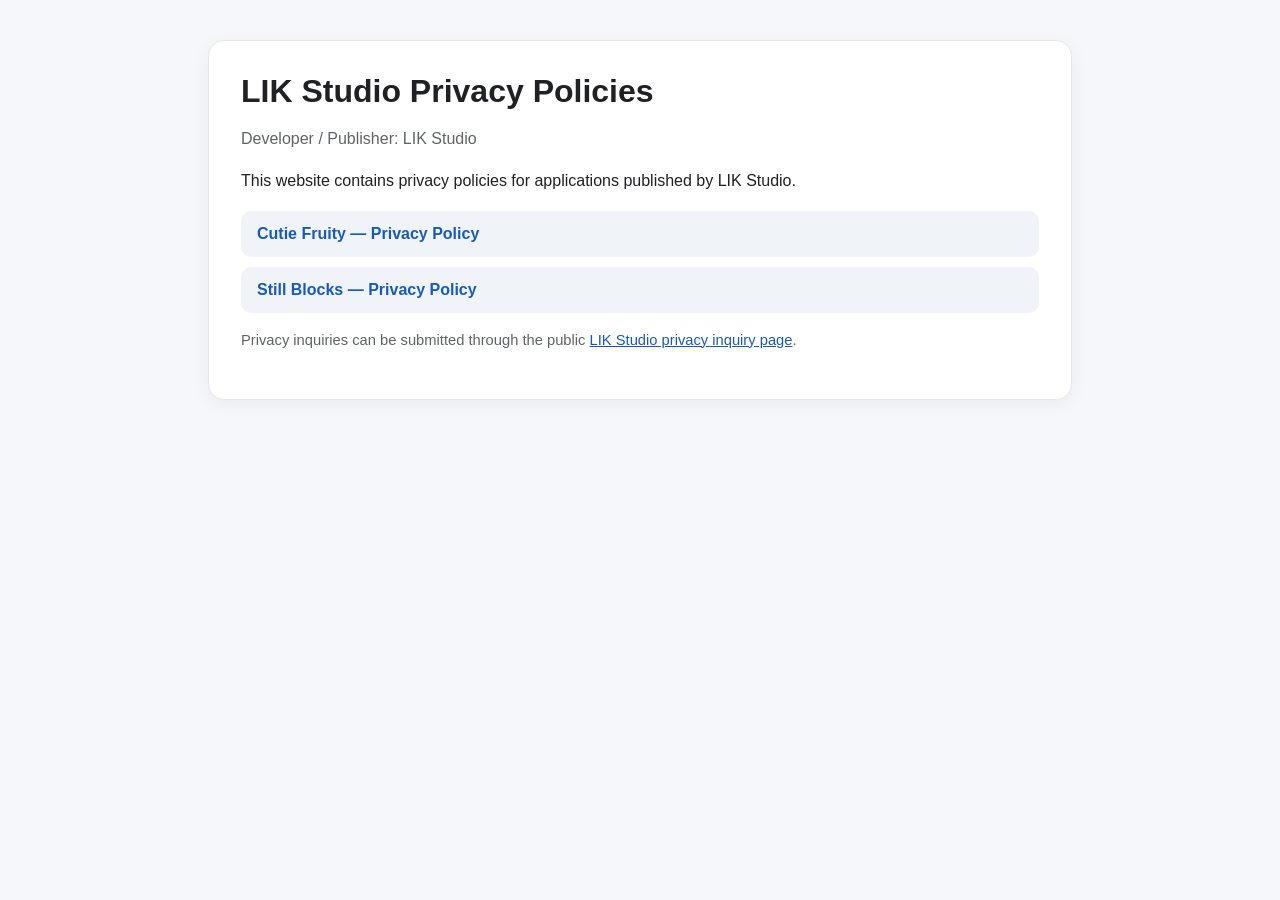
==== index.html @ db0dd4ec "Add LIK Studio privacy site home page" ====
<!doctype html><html lang="en"><head><meta charset="utf-8"><meta name="viewport" content="width=device-width,initial-scale=1"><title>LIK Studio Privacy Policies</title><link rel="stylesheet" href="styles.css"></head><body><main class="wrap"><section class="card"><h1>LIK Studio Privacy Policies</h1><p class="meta">Developer / Publisher: LIK Studio</p><p>This website contains privacy policies for applications published by LIK Studio.</p><div class="app-links"><a href="cutie-fruity/">Cutie Fruity — Privacy Policy</a><a href="still-blocks/">Still Blocks — Privacy Policy</a></div><p class="small">Privacy inquiries can be submitted through the public <a href="https://github.com/nchoi1980-web/lik-studio-privacy/issues/new">LIK Studio privacy inquiry page</a>.</p></section></main></body></html>
---- styles.css ----
:root{font-family:Arial,Helvetica,sans-serif;color:#202124;background:#f5f7fa}*{box-sizing:border-box}body{margin:0}.wrap{max-width:900px;margin:40px auto;padding:0 18px}.card{background:#fff;border:1px solid #e5e7eb;border-radius:16px;padding:32px;box-shadow:0 4px 18px rgba(0,0,0,.05)}h1{margin:0 0 8px;font-size:2rem}h2{margin-top:28px;font-size:1.2rem}p,li{line-height:1.65}.meta{color:#5f6368}.app-links a{display:block;margin:10px 0;padding:14px 16px;background:#f0f4f8;border-radius:10px;text-decoration:none;font-weight:700;color:#185abc}a{color:#185abc}.small{font-size:.92rem;color:#5f6368}
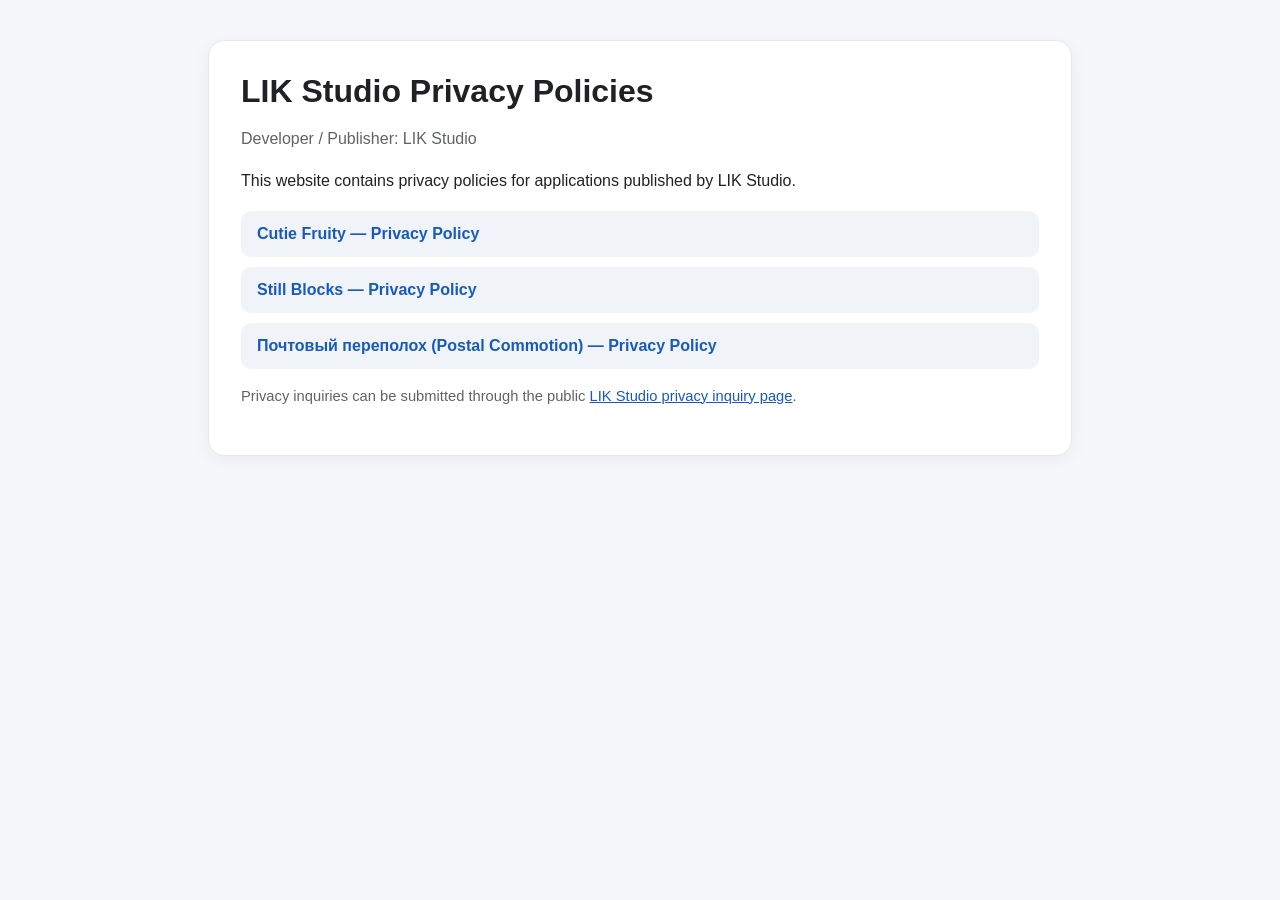
==== commit a197ffca: "List Postal Commotion privacy policy on LIK Studio site" ====
--- a/index.html
+++ b/index.html
@@ -1 +1 @@
-<!doctype html><html lang="en"><head><meta charset="utf-8"><meta name="viewport" content="width=device-width,initial-scale=1"><title>LIK Studio Privacy Policies</title><link rel="stylesheet" href="styles.css"></head><body><main class="wrap"><section class="card"><h1>LIK Studio Privacy Policies</h1><p class="meta">Developer / Publisher: LIK Studio</p><p>This website contains privacy policies for applications published by LIK Studio.</p><div class="app-links"><a href="cutie-fruity/">Cutie Fruity — Privacy Policy</a><a href="still-blocks/">Still Blocks — Privacy Policy</a></div><p class="small">Privacy inquiries can be submitted through the public <a href="https://github.com/nchoi1980-web/lik-studio-privacy/issues/new">LIK Studio privacy inquiry page</a>.</p></section></main></body></html>+<!doctype html><html lang="en"><head><meta charset="utf-8"><meta name="viewport" content="width=device-width,initial-scale=1"><title>LIK Studio Privacy Policies</title><link rel="stylesheet" href="styles.css"></head><body><main class="wrap"><section class="card"><h1>LIK Studio Privacy Policies</h1><p class="meta">Developer / Publisher: LIK Studio</p><p>This website contains privacy policies for applications published by LIK Studio.</p><div class="app-links"><a href="cutie-fruity/">Cutie Fruity — Privacy Policy</a><a href="still-blocks/">Still Blocks — Privacy Policy</a><a href="postal-commotion/">Почтовый переполох (Postal Commotion) — Privacy Policy</a></div><p class="small">Privacy inquiries can be submitted through the public <a href="https://github.com/nchoi1980-web/lik-studio-privacy/issues/new">LIK Studio privacy inquiry page</a>.</p></section></main></body></html>
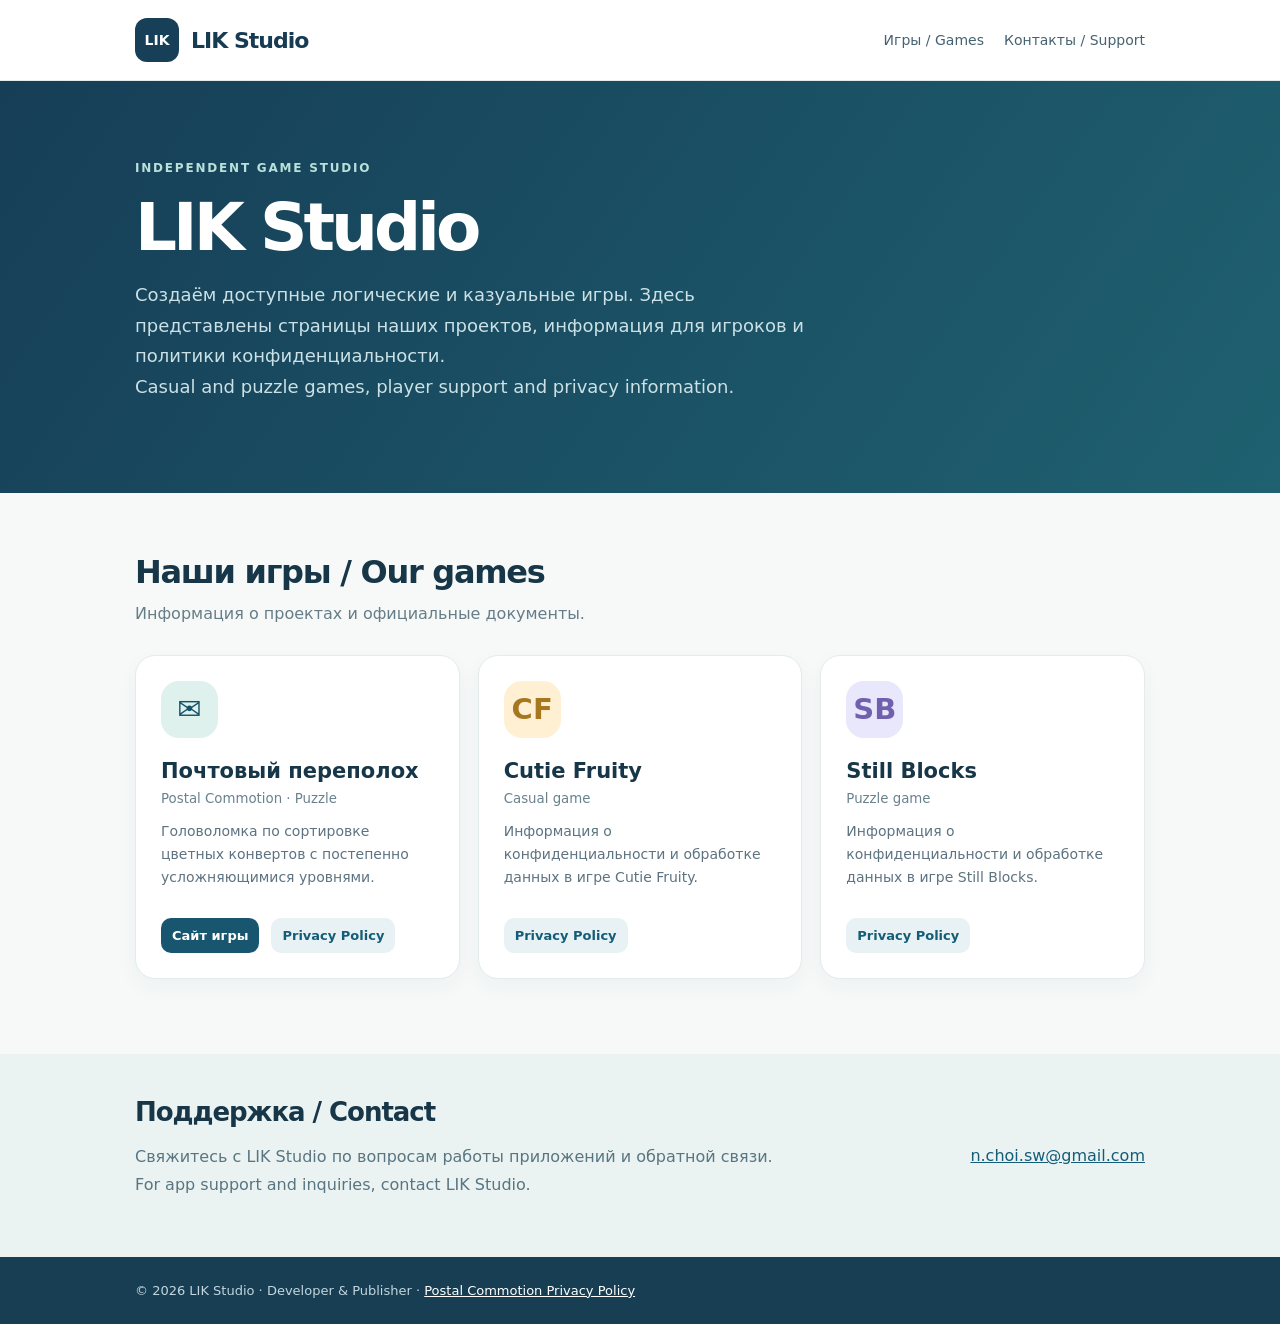
==== commit 298f5e18: "Turn LIK Studio index into a game developer website with product and privacy links" ====
--- a/index.html
+++ b/index.html
@@ -1 +1,41 @@
-<!doctype html><html lang="en"><head><meta charset="utf-8"><meta name="viewport" content="width=device-width,initial-scale=1"><title>LIK Studio Privacy Policies</title><link rel="stylesheet" href="styles.css"></head><body><main class="wrap"><section class="card"><h1>LIK Studio Privacy Policies</h1><p class="meta">Developer / Publisher: LIK Studio</p><p>This website contains privacy policies for applications published by LIK Studio.</p><div class="app-links"><a href="cutie-fruity/">Cutie Fruity — Privacy Policy</a><a href="still-blocks/">Still Blocks — Privacy Policy</a><a href="postal-commotion/">Почтовый переполох (Postal Commotion) — Privacy Policy</a></div><p class="small">Privacy inquiries can be submitted through the public <a href="https://github.com/nchoi1980-web/lik-studio-privacy/issues/new">LIK Studio privacy inquiry page</a>.</p></section></main></body></html>+<!doctype html>
+<html lang="ru"><head><meta charset="utf-8"><meta name="viewport" content="width=device-width,initial-scale=1">
+<meta name="theme-color" content="#123f58"><meta name="description" content="LIK Studio — игры и головоломки для Android. Официальные страницы приложений, поддержка и политика конфиденциальности.">
+<title>LIK Studio — Games & Privacy Policies</title>
+<style>
+:root{font-family:system-ui,-apple-system,"Segoe UI",Roboto,Arial,sans-serif;color:#173648;background:#f6f9f8}
+*{box-sizing:border-box}body{margin:0}a{color:#145c78}a:focus-visible{outline:3px solid #3474bd;outline-offset:3px}
+.container{max-width:1060px;margin:0 auto;padding:0 25px}
+header{background:#fff;border-bottom:1px solid #e3eceb}
+.top{display:flex;align-items:center;justify-content:space-between;padding-top:18px;padding-bottom:18px;gap:20px;flex-wrap:wrap}
+.brand{font-size:22px;letter-spacing:-.045em;font-weight:850;text-decoration:none;color:#163b53;display:flex;align-items:center;gap:12px}
+.mark{display:grid;place-items:center;background:#173f57;color:white;border-radius:12px;width:44px;height:44px;letter-spacing:0;font-size:14px}
+nav{display:flex;gap:20px;font-size:14px;flex-wrap:wrap}nav a{text-decoration:none;color:#456271}
+.hero{background:linear-gradient(125deg,#163e57,#1f6170);color:#fff;padding:80px 0 72px}
+.kicker{font-weight:800;text-transform:uppercase;letter-spacing:.15em;font-size:12px;color:#b9e0da}
+h1{font-size:clamp(39px,6vw,66px);letter-spacing:-.06em;line-height:1.05;margin:18px 0}
+.hero p{font-size:18px;color:#cbe1e5;line-height:1.7;max-width:670px}
+section.main{padding:60px 0 75px}h2{font-size:32px;letter-spacing:-.04em;margin:0 0 9px}p.sub{color:#667d88;line-height:1.7;margin:0 0 28px}
+.grid{display:grid;grid-template-columns:repeat(3,1fr);gap:18px}
+.card{background:#fff;border:1px solid #e4ebe9;border-radius:20px;padding:25px;box-shadow:0 8px 22px #183d570a;min-height:290px;display:flex;flex-direction:column}
+.icon{width:57px;height:57px;border-radius:18px;display:grid;place-items:center;font-size:29px;color:#14536a;background:#dff1ed;font-weight:850}
+.icon.fruit{background:#fff0d4;color:#a77720}.icon.block{background:#e9e7fb;color:#7060ad}
+h3{font-size:21px;line-height:1.3;margin:20px 0 6px}small{color:#6a828c}.card p{line-height:1.65;color:#5d7380;font-size:14px}
+.actions{margin-top:auto;display:flex;gap:12px;flex-wrap:wrap;padding-top:15px}.actions a{font-size:13px;font-weight:800;text-decoration:none;padding:10px 11px;border-radius:10px;background:#e8f2f4}
+.actions a.primary{background:#185670;color:#fff}
+.support{background:#eaf3f2;padding:43px 0}.support-inner{display:flex;justify-content:space-between;align-items:center;gap:25px;flex-wrap:wrap}
+.support h2{font-size:26px}.support p{color:#587581;line-height:1.7}footer{background:#173e53;color:#c3d6de;padding:26px 0;font-size:13px}footer a{color:white}
+@media(max-width:780px){.grid{grid-template-columns:1fr}.hero{padding:50px 0}section.main{padding:43px 0}}
+</style></head>
+<body>
+<header><div class="container top"><a class="brand" href="./"><span class="mark">LIK</span>LIK Studio</a><nav aria-label="Main navigation"><a href="#games">Игры / Games</a><a href="#support">Контакты / Support</a></nav></div></header>
+<main><section class="hero"><div class="container"><div class="kicker">Independent game studio</div><h1>LIK Studio</h1><p>Создаём доступные логические и казуальные игры. Здесь представлены страницы наших проектов, информация для игроков и политики конфиденциальности.<br><span lang="en">Casual and puzzle games, player support and privacy information.</span></p></div></section>
+<section class="main" id="games"><div class="container"><h2>Наши игры / Our games</h2><p class="sub">Информация о проектах и официальные документы.</p>
+<div class="grid">
+<article class="card"><div class="icon" aria-hidden="true">✉</div><h3>Почтовый переполох</h3><small>Postal Commotion · Puzzle</small><p>Головоломка по сортировке цветных конвертов с постепенно усложняющимися уровнями.</p><div class="actions"><a class="primary" href="postal-commotion/game.html">Сайт игры</a><a href="postal-commotion/">Privacy Policy</a></div></article>
+<article class="card"><div class="icon fruit" aria-hidden="true">CF</div><h3>Cutie Fruity</h3><small>Casual game</small><p>Информация о конфиденциальности и обработке данных в игре Cutie Fruity.</p><div class="actions"><a href="cutie-fruity/">Privacy Policy</a></div></article>
+<article class="card"><div class="icon block" aria-hidden="true">SB</div><h3>Still Blocks</h3><small>Puzzle game</small><p>Информация о конфиденциальности и обработке данных в игре Still Blocks.</p><div class="actions"><a href="still-blocks/">Privacy Policy</a></div></article>
+</div></div></section>
+<section class="support" id="support"><div class="container support-inner"><div><h2>Поддержка / Contact</h2><p>Свяжитесь с LIK Studio по вопросам работы приложений и обратной связи.<br>For app support and inquiries, contact LIK Studio.</p></div><a href="mailto:n.choi.sw@gmail.com">n.choi.sw@gmail.com</a></div></section></main>
+<footer><div class="container">© 2026 LIK Studio · Developer &amp; Publisher · <a href="postal-commotion/">Postal Commotion Privacy Policy</a></div></footer>
+</body></html>
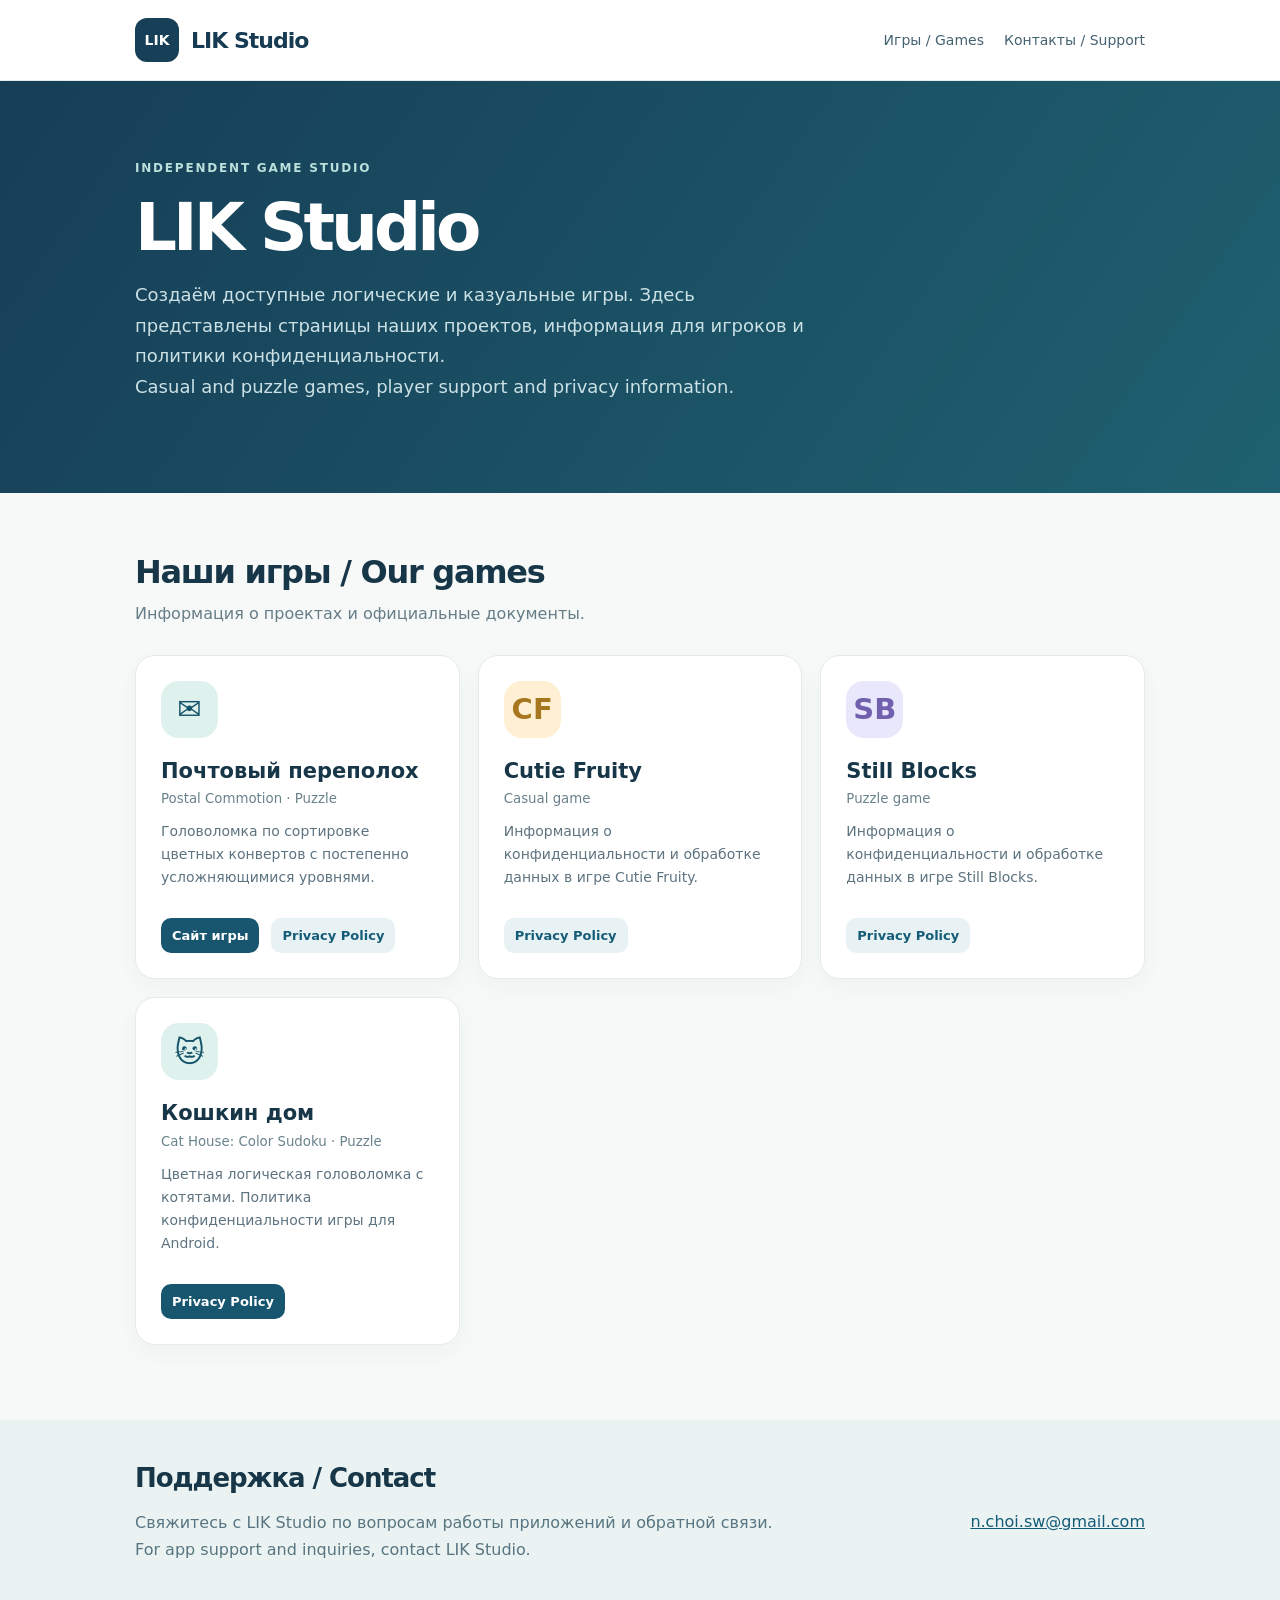
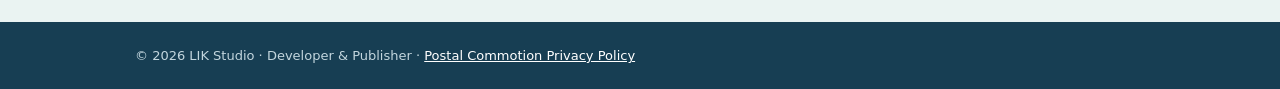
==== commit 74bf8f3d: "Link Cat House privacy policy from LIK Studio homepage" ====
--- a/index.html
+++ b/index.html
@@ -35,6 +35,7 @@
 <article class="card"><div class="icon" aria-hidden="true">✉</div><h3>Почтовый переполох</h3><small>Postal Commotion · Puzzle</small><p>Головоломка по сортировке цветных конвертов с постепенно усложняющимися уровнями.</p><div class="actions"><a class="primary" href="postal-commotion/game.html">Сайт игры</a><a href="postal-commotion/">Privacy Policy</a></div></article>
 <article class="card"><div class="icon fruit" aria-hidden="true">CF</div><h3>Cutie Fruity</h3><small>Casual game</small><p>Информация о конфиденциальности и обработке данных в игре Cutie Fruity.</p><div class="actions"><a href="cutie-fruity/">Privacy Policy</a></div></article>
 <article class="card"><div class="icon block" aria-hidden="true">SB</div><h3>Still Blocks</h3><small>Puzzle game</small><p>Информация о конфиденциальности и обработке данных в игре Still Blocks.</p><div class="actions"><a href="still-blocks/">Privacy Policy</a></div></article>
+<article class="card"><div class="icon" aria-hidden="true">🐱</div><h3>Кошкин дом</h3><small>Cat House: Color Sudoku · Puzzle</small><p>Цветная логическая головоломка с котятами. Политика конфиденциальности игры для Android.</p><div class="actions"><a class="primary" href="cat-house/">Privacy Policy</a></div></article>
 </div></div></section>
 <section class="support" id="support"><div class="container support-inner"><div><h2>Поддержка / Contact</h2><p>Свяжитесь с LIK Studio по вопросам работы приложений и обратной связи.<br>For app support and inquiries, contact LIK Studio.</p></div><a href="mailto:n.choi.sw@gmail.com">n.choi.sw@gmail.com</a></div></section></main>
 <footer><div class="container">© 2026 LIK Studio · Developer &amp; Publisher · <a href="postal-commotion/">Postal Commotion Privacy Policy</a></div></footer>
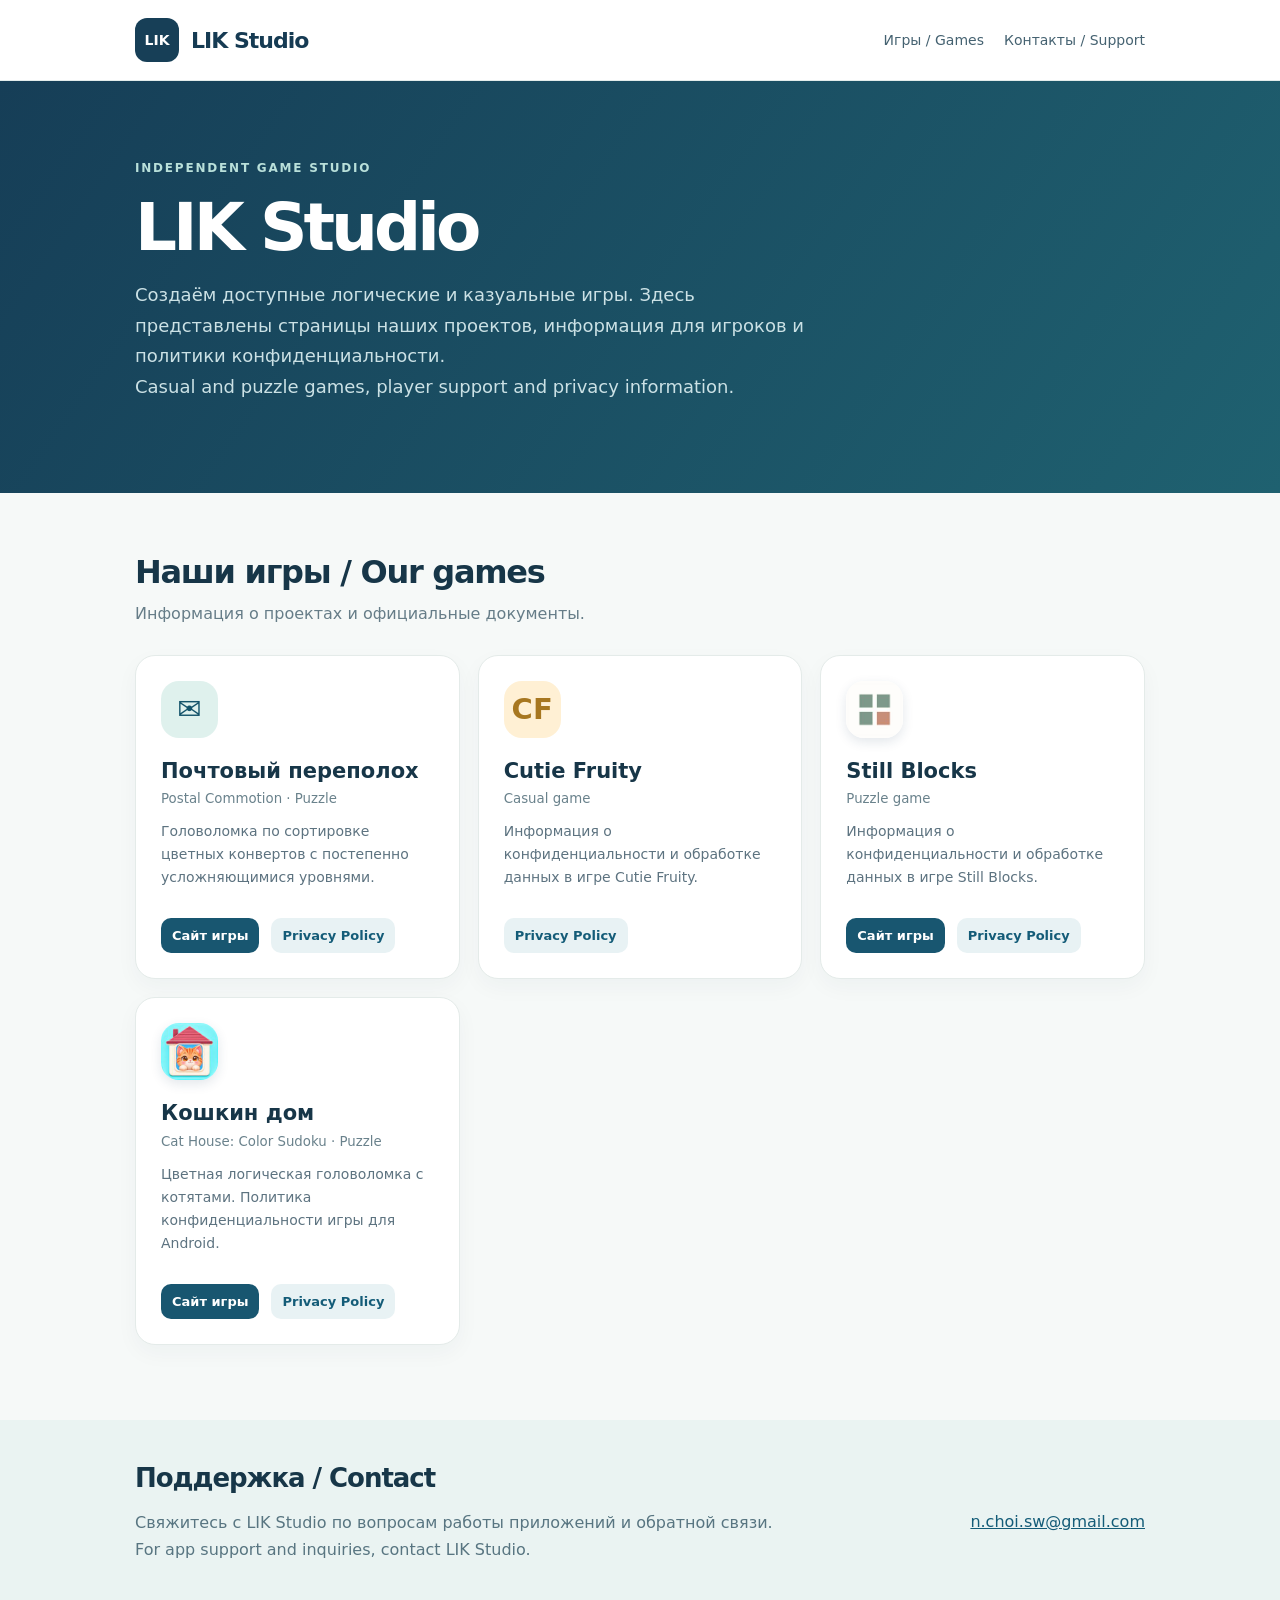
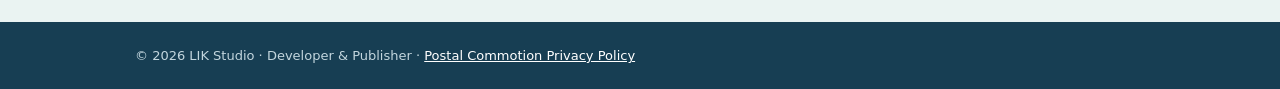
==== commit de841195: "Add Cat House and Still Blocks game pages and artwork" ====
--- a/index.html
+++ b/index.html
@@ -19,7 +19,7 @@
 .grid{display:grid;grid-template-columns:repeat(3,1fr);gap:18px}
 .card{background:#fff;border:1px solid #e4ebe9;border-radius:20px;padding:25px;box-shadow:0 8px 22px #183d570a;min-height:290px;display:flex;flex-direction:column}
 .icon{width:57px;height:57px;border-radius:18px;display:grid;place-items:center;font-size:29px;color:#14536a;background:#dff1ed;font-weight:850}
-.icon.fruit{background:#fff0d4;color:#a77720}.icon.block{background:#e9e7fb;color:#7060ad}
+.icon-image{width:57px;height:57px;border-radius:18px;object-fit:cover;display:block;box-shadow:0 4px 12px #183d571f}.icon.fruit{background:#fff0d4;color:#a77720}.icon.block{background:#e9e7fb;color:#7060ad}
 h3{font-size:21px;line-height:1.3;margin:20px 0 6px}small{color:#6a828c}.card p{line-height:1.65;color:#5d7380;font-size:14px}
 .actions{margin-top:auto;display:flex;gap:12px;flex-wrap:wrap;padding-top:15px}.actions a{font-size:13px;font-weight:800;text-decoration:none;padding:10px 11px;border-radius:10px;background:#e8f2f4}
 .actions a.primary{background:#185670;color:#fff}
@@ -34,8 +34,8 @@
 <div class="grid">
 <article class="card"><div class="icon" aria-hidden="true">✉</div><h3>Почтовый переполох</h3><small>Postal Commotion · Puzzle</small><p>Головоломка по сортировке цветных конвертов с постепенно усложняющимися уровнями.</p><div class="actions"><a class="primary" href="postal-commotion/game.html">Сайт игры</a><a href="postal-commotion/">Privacy Policy</a></div></article>
 <article class="card"><div class="icon fruit" aria-hidden="true">CF</div><h3>Cutie Fruity</h3><small>Casual game</small><p>Информация о конфиденциальности и обработке данных в игре Cutie Fruity.</p><div class="actions"><a href="cutie-fruity/">Privacy Policy</a></div></article>
-<article class="card"><div class="icon block" aria-hidden="true">SB</div><h3>Still Blocks</h3><small>Puzzle game</small><p>Информация о конфиденциальности и обработке данных в игре Still Blocks.</p><div class="actions"><a href="still-blocks/">Privacy Policy</a></div></article>
-<article class="card"><div class="icon" aria-hidden="true">🐱</div><h3>Кошкин дом</h3><small>Cat House: Color Sudoku · Puzzle</small><p>Цветная логическая головоломка с котятами. Политика конфиденциальности игры для Android.</p><div class="actions"><a class="primary" href="cat-house/">Privacy Policy</a></div></article>
+<article class="card"><img class="icon-image" src="still-blocks/assets/still-blocks-icon.jpg" alt="Иконка игры Still Blocks"><h3>Still Blocks</h3><small>Puzzle game</small><p>Информация о конфиденциальности и обработке данных в игре Still Blocks.</p><div class="actions"><a class="primary" href="still-blocks/game.html">Сайт игры</a><a href="still-blocks/">Privacy Policy</a></div></article>
+<article class="card"><img class="icon-image" src="cat-house/assets/cat-house-icon.jpg" alt="Иконка игры Кошкин дом"><h3>Кошкин дом</h3><small>Cat House: Color Sudoku · Puzzle</small><p>Цветная логическая головоломка с котятами. Политика конфиденциальности игры для Android.</p><div class="actions"><a class="primary" href="cat-house/game.html">Сайт игры</a><a href="cat-house/">Privacy Policy</a></div></article>
 </div></div></section>
 <section class="support" id="support"><div class="container support-inner"><div><h2>Поддержка / Contact</h2><p>Свяжитесь с LIK Studio по вопросам работы приложений и обратной связи.<br>For app support and inquiries, contact LIK Studio.</p></div><a href="mailto:n.choi.sw@gmail.com">n.choi.sw@gmail.com</a></div></section></main>
 <footer><div class="container">© 2026 LIK Studio · Developer &amp; Publisher · <a href="postal-commotion/">Postal Commotion Privacy Policy</a></div></footer>
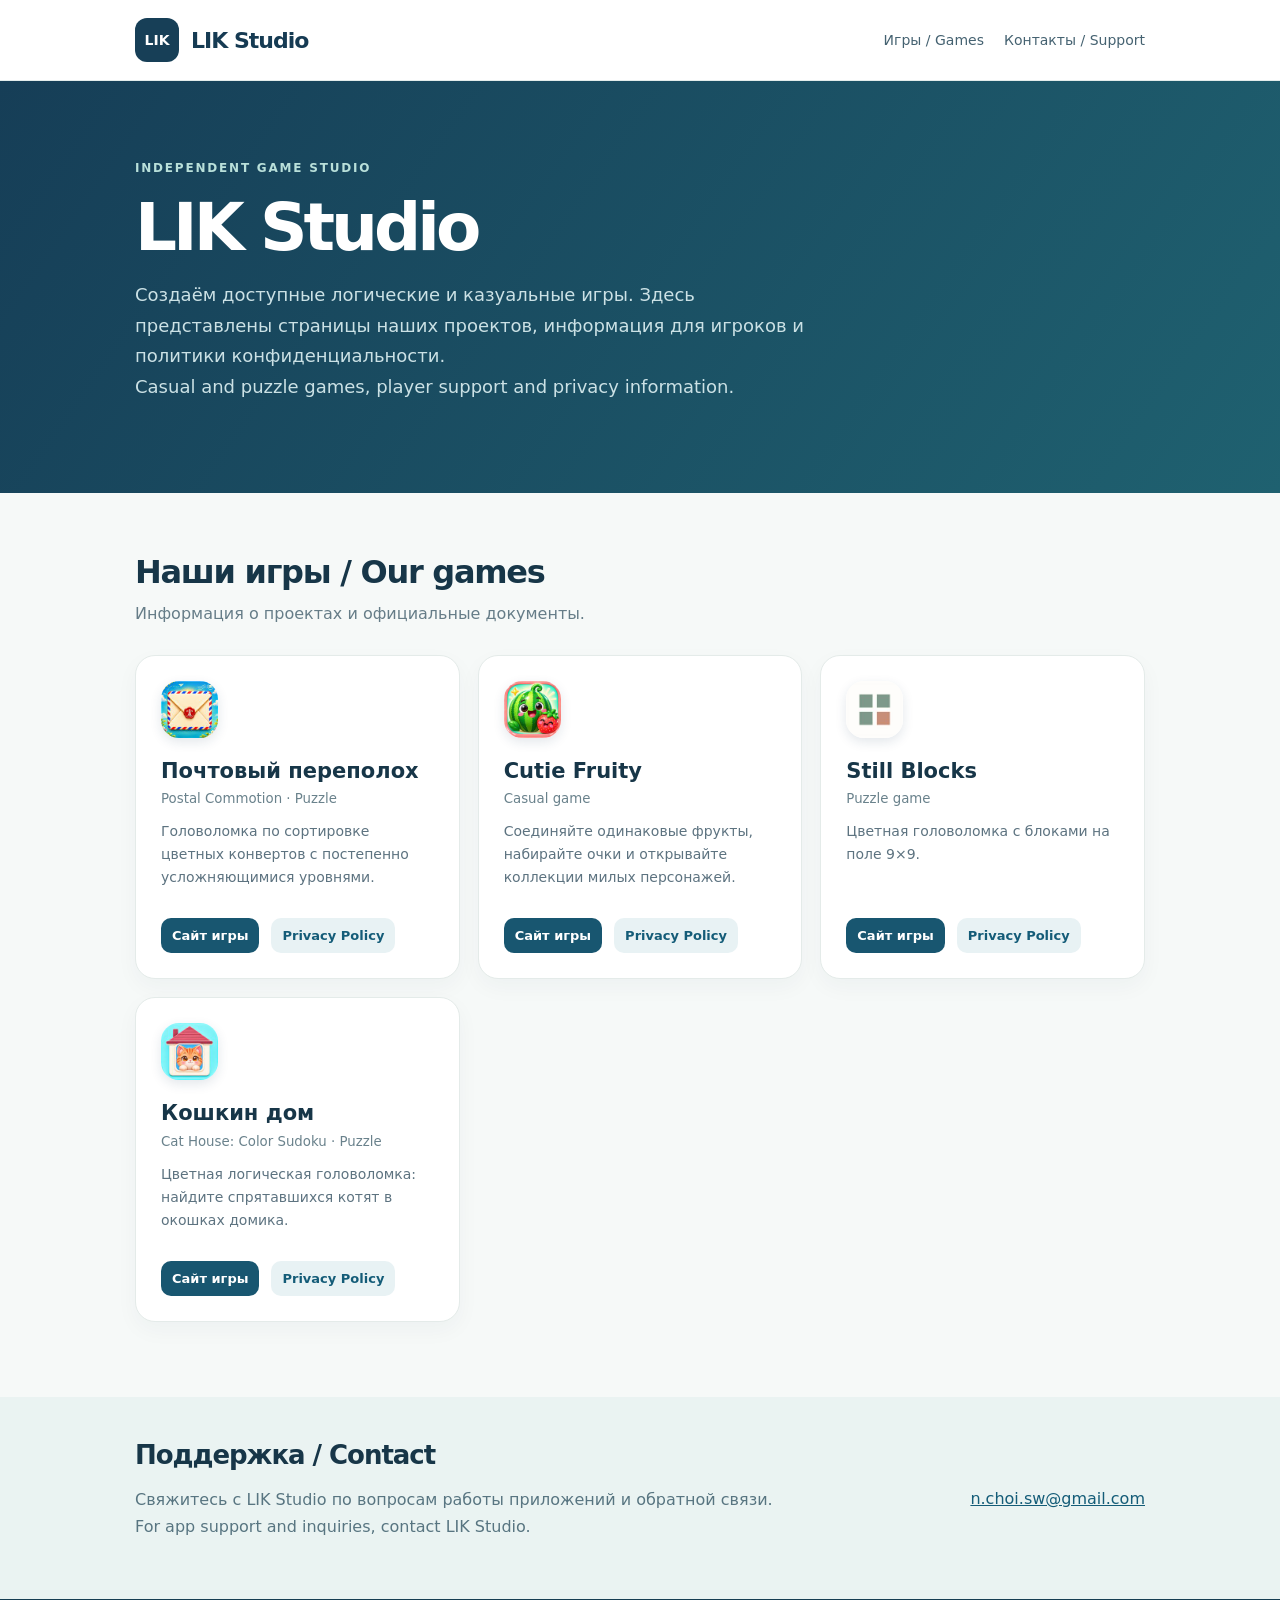
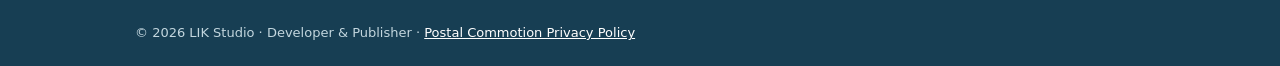
==== commit 6a575547: "Add artwork and game pages for Postal Commotion and Cutie Fruity" ====
--- a/index.html
+++ b/index.html
@@ -32,10 +32,10 @@
 <main><section class="hero"><div class="container"><div class="kicker">Independent game studio</div><h1>LIK Studio</h1><p>Создаём доступные логические и казуальные игры. Здесь представлены страницы наших проектов, информация для игроков и политики конфиденциальности.<br><span lang="en">Casual and puzzle games, player support and privacy information.</span></p></div></section>
 <section class="main" id="games"><div class="container"><h2>Наши игры / Our games</h2><p class="sub">Информация о проектах и официальные документы.</p>
 <div class="grid">
-<article class="card"><div class="icon" aria-hidden="true">✉</div><h3>Почтовый переполох</h3><small>Postal Commotion · Puzzle</small><p>Головоломка по сортировке цветных конвертов с постепенно усложняющимися уровнями.</p><div class="actions"><a class="primary" href="postal-commotion/game.html">Сайт игры</a><a href="postal-commotion/">Privacy Policy</a></div></article>
-<article class="card"><div class="icon fruit" aria-hidden="true">CF</div><h3>Cutie Fruity</h3><small>Casual game</small><p>Информация о конфиденциальности и обработке данных в игре Cutie Fruity.</p><div class="actions"><a href="cutie-fruity/">Privacy Policy</a></div></article>
-<article class="card"><img class="icon-image" src="still-blocks/assets/still-blocks-icon.jpg" alt="Иконка игры Still Blocks"><h3>Still Blocks</h3><small>Puzzle game</small><p>Информация о конфиденциальности и обработке данных в игре Still Blocks.</p><div class="actions"><a class="primary" href="still-blocks/game.html">Сайт игры</a><a href="still-blocks/">Privacy Policy</a></div></article>
-<article class="card"><img class="icon-image" src="cat-house/assets/cat-house-icon.jpg" alt="Иконка игры Кошкин дом"><h3>Кошкин дом</h3><small>Cat House: Color Sudoku · Puzzle</small><p>Цветная логическая головоломка с котятами. Политика конфиденциальности игры для Android.</p><div class="actions"><a class="primary" href="cat-house/game.html">Сайт игры</a><a href="cat-house/">Privacy Policy</a></div></article>
+<article class="card"><img class="icon-image" src="postal-commotion/assets/postal-icon.jpg" alt="Иконка игры Почтовый переполох"><h3>Почтовый переполох</h3><small>Postal Commotion · Puzzle</small><p>Головоломка по сортировке цветных конвертов с постепенно усложняющимися уровнями.</p><div class="actions"><a class="primary" href="postal-commotion/game.html">Сайт игры</a><a href="postal-commotion/">Privacy Policy</a></div></article>
+<article class="card"><img class="icon-image" src="cutie-fruity/assets/cutie-fruity-icon.jpg" alt="Иконка игры Cutie Fruity"><h3>Cutie Fruity</h3><small>Casual game</small><p>Соединяйте одинаковые фрукты, набирайте очки и открывайте коллекции милых персонажей.</p><div class="actions"><a class="primary" href="cutie-fruity/game.html">Сайт игры</a><a href="cutie-fruity/">Privacy Policy</a></div></article>
+<article class="card"><img class="icon-image" src="still-blocks/assets/still-blocks-icon.jpg" alt="Иконка игры Still Blocks"><h3>Still Blocks</h3><small>Puzzle game</small><p>Цветная головоломка с блоками на поле 9×9.</p><div class="actions"><a class="primary" href="still-blocks/game.html">Сайт игры</a><a href="still-blocks/">Privacy Policy</a></div></article>
+<article class="card"><img class="icon-image" src="cat-house/assets/cat-house-icon.jpg" alt="Иконка игры Кошкин дом"><h3>Кошкин дом</h3><small>Cat House: Color Sudoku · Puzzle</small><p>Цветная логическая головоломка: найдите спрятавшихся котят в окошках домика.</p><div class="actions"><a class="primary" href="cat-house/game.html">Сайт игры</a><a href="cat-house/">Privacy Policy</a></div></article>
 </div></div></section>
 <section class="support" id="support"><div class="container support-inner"><div><h2>Поддержка / Contact</h2><p>Свяжитесь с LIK Studio по вопросам работы приложений и обратной связи.<br>For app support and inquiries, contact LIK Studio.</p></div><a href="mailto:n.choi.sw@gmail.com">n.choi.sw@gmail.com</a></div></section></main>
 <footer><div class="container">© 2026 LIK Studio · Developer &amp; Publisher · <a href="postal-commotion/">Postal Commotion Privacy Policy</a></div></footer>
